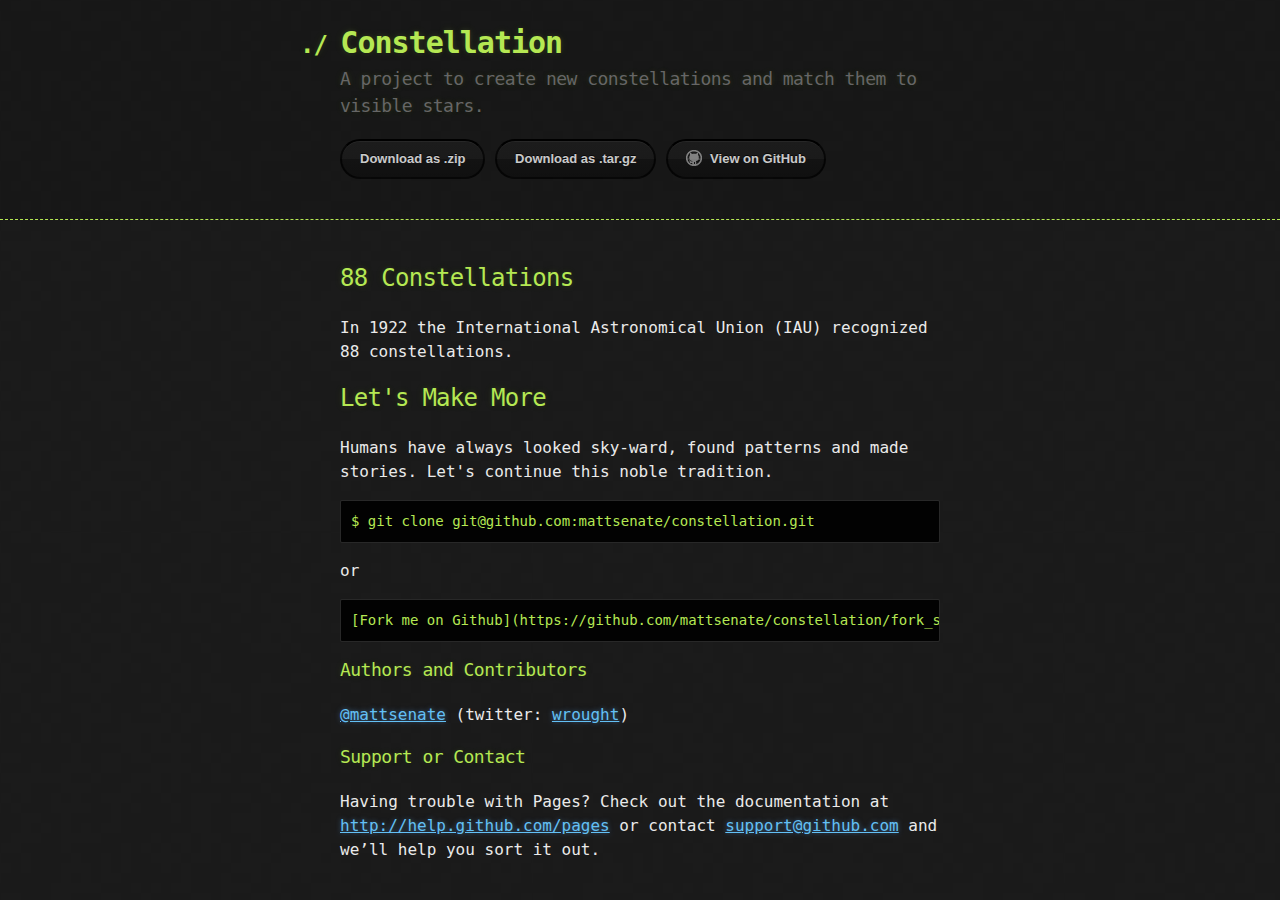
==== index.html @ 309792d7 "Create gh-pages branch via GitHub" ====
<!DOCTYPE html>
<html>
  <head>
    <meta charset='utf-8'>
    <meta http-equiv="X-UA-Compatible" content="chrome=1">

    <link rel="stylesheet" type="text/css" href="stylesheets/stylesheet.css" media="screen" />
    <link rel="stylesheet" type="text/css" href="stylesheets/pygment_trac.css" media="screen" />
    <link rel="stylesheet" type="text/css" href="stylesheets/print.css" media="print" />

    <title>Constellation by mattsenate</title>
  </head>

  <body>

    <header>
      <div class="container">
        <h1>Constellation</h1>
        <h2>A project to create new constellations and match them to visible stars.</h2>

        <section id="downloads">
          <a href="https://github.com/mattsenate/constellation/zipball/master" class="btn">Download as .zip</a>
          <a href="https://github.com/mattsenate/constellation/tarball/master" class="btn">Download as .tar.gz</a>
          <a href="https://github.com/mattsenate/constellation" class="btn btn-github"><span class="icon"></span>View on GitHub</a>
        </section>
      </div>
    </header>

    <div class="container">
      <section id="main_content">
        <h2>88 Constellations</h2>

<p>In 1922 the International Astronomical Union (IAU) recognized 88 constellations.</p>

<h2>Let's Make More</h2>

<p>Humans have always looked sky-ward, found patterns and made stories. Let's continue this noble tradition.</p>

<pre><code>$ git clone git@github.com:mattsenate/constellation.git
</code></pre>

<p>or </p>

<pre><code>[Fork me on Github](https://github.com/mattsenate/constellation/fork_select)
</code></pre>

<h3>Authors and Contributors</h3>

<p><a href="https://github.com/mattsenate" class="user-mention">@mattsenate</a> (twitter: <a href="http://twitter.com/wrought">wrought</a>)</p>

<h3>Support or Contact</h3>

<p>Having trouble with Pages? Check out the documentation at <a href="http://help.github.com/pages">http://help.github.com/pages</a> or contact <a href="mailto:support@github.com">support@github.com</a> and we’ll help you sort it out.</p>
      </section>
    </div>

    
  </body>
</html>
---- stylesheets/stylesheet.css ----
body {
  margin: 0;
  padding: 0;
  background: #151515 url("../images/bkg.png") 0 0;
  color: #eaeaea;
  font: 16px;
  line-height: 1.5;
  font-family: Monaco, "Bitstream Vera Sans Mono", "Lucida Console", Terminal, monospace;
}

/* General & 'Reset' Stuff */

.container {
  width: 90%;
  max-width: 600px;
  margin: 0 auto;
}

section {
  display: block;
  margin: 0 0 20px 0;
}

h1, h2, h3, h4, h5, h6 {
  margin: 0 0 20px;
}

li {
  line-height: 1.4 ;
}

/* Header, <header>
   header   - container
   h1       - project name
   h2       - project description
*/

header {
  background: rgba(0, 0, 0, 0.1);
  width: 100%;
  border-bottom: 1px dashed #b5e853;
  padding: 20px 0;
  margin: 0 0 40px 0;
}

header h1 {
  font-size: 30px;
  line-height: 1.5;
  margin: 0 0 0 -40px;
  font-weight: bold;
  font-family: Monaco, "Bitstream Vera Sans Mono", "Lucida Console", Terminal, monospace;
  color: #b5e853;
  text-shadow: 0 1px 1px rgba(0, 0, 0, 0.1),
               0 0 5px rgba(181, 232, 83, 0.1),
               0 0 10px rgba(181, 232, 83, 0.1);
  letter-spacing: -1px;
  -webkit-font-smoothing: antialiased;
}

header h1:before {
  content: "./ ";
  font-size: 24px;
}

header h2 {
  font-size: 18px;
  font-weight: 300;
  color: #666;
}

#downloads .btn {
  display: inline-block;
  text-align: center;
  margin: 0;
}

/* Main Content
*/

#main_content {
  width: 100%;
  -webkit-font-smoothing: antialiased;
}
section img {
  max-width: 100%
}

h1, h2, h3, h4, h5, h6 {
  font-weight: normal;
  font-family: Monaco, "Bitstream Vera Sans Mono", "Lucida Console", Terminal, monospace;
  color: #b5e853;
  letter-spacing: -0.03em;
  text-shadow: 0 1px 1px rgba(0, 0, 0, 0.1),
               0 0 5px rgba(181, 232, 83, 0.1),
               0 0 10px rgba(181, 232, 83, 0.1);
}

#main_content h1 {
  font-size: 30px;
}

#main_content h2 {
  font-size: 24px;
}

#main_content h3 {
  font-size: 18px;
}

#main_content h4 {
  font-size: 14px;
}

#main_content h5 {
  font-size: 12px;
  text-transform: uppercase;
  margin: 0 0 5px 0;
}

#main_content h6 {
  font-size: 12px;
  text-transform: uppercase;
  color: #999;
  margin: 0 0 5px 0;
}

dt {
  font-style: italic;
  font-weight: bold;
}

ul li {
  list-style: none;
}

ul li:before {
  content: ">>";
  font-family: Monaco, "Bitstream Vera Sans Mono", "Lucida Console", Terminal, monospace;
  font-size: 13px;
  color: #b5e853;
  margin-left: -37px;
  margin-right: 21px;
  line-height: 16px;
}

blockquote {
  color: #aaa;
  padding-left: 10px;
  border-left: 1px dotted #666;
}

pre {
  background: rgba(0, 0, 0, 0.9);
  border: 1px solid rgba(255, 255, 255, 0.15);
  padding: 10px;
  font-size: 14px;
  color: #b5e853;
  border-radius: 2px;
  -moz-border-radius: 2px;
  -webkit-border-radius: 2px;
  text-wrap: normal;
  overflow: auto;
  overflow-y: hidden;
}

table {
  width: 100%;
  margin: 0 0 20px 0;
}

th {
  text-align: left;
  border-bottom: 1px dashed #b5e853;
  padding: 5px 10px;
}

td {
  padding: 5px 10px;
}

hr {
  height: 0;
  border: 0;
  border-bottom: 1px dashed #b5e853;
  color: #b5e853;
}

/* Buttons
*/

.btn {
  display: inline-block;
  background: -webkit-linear-gradient(top, rgba(40, 40, 40, 0.3), rgba(35, 35, 35, 0.3) 50%, rgba(10, 10, 10, 0.3) 50%, rgba(0, 0, 0, 0.3));
  padding: 8px 18px;
  border-radius: 50px;
  border: 2px solid rgba(0, 0, 0, 0.7);
  border-bottom: 2px solid rgba(0, 0, 0, 0.7);
  border-top: 2px solid rgba(0, 0, 0, 1);
  color: rgba(255, 255, 255, 0.8);
  font-family: Helvetica, Arial, sans-serif;
  font-weight: bold;
  font-size: 13px;
  text-decoration: none;
  text-shadow: 0 -1px 0 rgba(0, 0, 0, 0.75);
  box-shadow: inset 0 1px 0 rgba(255, 255, 255, 0.05);
}

.btn:hover {
  background: -webkit-linear-gradient(top, rgba(40, 40, 40, 0.6), rgba(35, 35, 35, 0.6) 50%, rgba(10, 10, 10, 0.8) 50%, rgba(0, 0, 0, 0.8));
}

.btn .icon {
  display: inline-block;
  width: 16px;
  height: 16px;
  margin: 1px 8px 0 0;
  float: left;
}

.btn-github .icon {
  opacity: 0.6;
  background: url("../images/blacktocat.png") 0 0 no-repeat;
}

/* Links
   a, a:hover, a:visited
*/

a {
  color: #63c0f5;
  text-shadow: 0 0 5px rgba(104, 182, 255, 0.5);
}

/* Clearfix */

.cf:before, .cf:after {
  content:"";
  display:table;
}

.cf:after {
  clear:both;
}

.cf {
  zoom:1;
}
---- stylesheets/pygment_trac.css ----
.highlight .c { color: #999988; font-style: italic } /* Comment */
.highlight .err { color: #a61717; background-color: #e3d2d2 } /* Error */
.highlight .k { font-weight: bold } /* Keyword */
.highlight .o { font-weight: bold } /* Operator */
.highlight .cm { color: #999988; font-style: italic } /* Comment.Multiline */
.highlight .cp { color: #999999; font-weight: bold } /* Comment.Preproc */
.highlight .c1 { color: #999988; font-style: italic } /* Comment.Single */
.highlight .cs { color: #999999; font-weight: bold; font-style: italic } /* Comment.Special */
.highlight .gd { color: #000000; background-color: #ffdddd } /* Generic.Deleted */
.highlight .gd .x { color: #000000; background-color: #ffaaaa } /* Generic.Deleted.Specific */
.highlight .ge { font-style: italic } /* Generic.Emph */
.highlight .gr { color: #aa0000 } /* Generic.Error */
.highlight .gh { color: #999999 } /* Generic.Heading */
.highlight .gi { color: #000000; background-color: #ddffdd } /* Generic.Inserted */
.highlight .gi .x { color: #000000; background-color: #aaffaa } /* Generic.Inserted.Specific */
.highlight .go { color: #888888 } /* Generic.Output */
.highlight .gp { color: #555555 } /* Generic.Prompt */
.highlight .gs { font-weight: bold } /* Generic.Strong */
.highlight .gu { color: #800080; font-weight: bold; } /* Generic.Subheading */
.highlight .gt { color: #aa0000 } /* Generic.Traceback */
.highlight .kc { font-weight: bold } /* Keyword.Constant */
.highlight .kd { font-weight: bold } /* Keyword.Declaration */
.highlight .kn { font-weight: bold } /* Keyword.Namespace */
.highlight .kp { font-weight: bold } /* Keyword.Pseudo */
.highlight .kr { font-weight: bold } /* Keyword.Reserved */
.highlight .kt { color: #445588; font-weight: bold } /* Keyword.Type */
.highlight .m { color: #009999 } /* Literal.Number */
.highlight .s { color: #d14 } /* Literal.String */
.highlight .na { color: #008080 } /* Name.Attribute */
.highlight .nb { color: #0086B3 } /* Name.Builtin */
.highlight .nc { color: #445588; font-weight: bold } /* Name.Class */
.highlight .no { color: #008080 } /* Name.Constant */
.highlight .ni { color: #800080 } /* Name.Entity */
.highlight .ne { color: #990000; font-weight: bold } /* Name.Exception */
.highlight .nf { color: #990000; font-weight: bold } /* Name.Function */
.highlight .nn { color: #555555 } /* Name.Namespace */
.highlight .nt { color: #CBDFFF } /* Name.Tag */
.highlight .nv { color: #008080 } /* Name.Variable */
.highlight .ow { font-weight: bold } /* Operator.Word */
.highlight .w { color: #bbbbbb } /* Text.Whitespace */
.highlight .mf { color: #009999 } /* Literal.Number.Float */
.highlight .mh { color: #009999 } /* Literal.Number.Hex */
.highlight .mi { color: #009999 } /* Literal.Number.Integer */
.highlight .mo { color: #009999 } /* Literal.Number.Oct */
.highlight .sb { color: #d14 } /* Literal.String.Backtick */
.highlight .sc { color: #d14 } /* Literal.String.Char */
.highlight .sd { color: #d14 } /* Literal.String.Doc */
.highlight .s2 { color: #d14 } /* Literal.String.Double */
.highlight .se { color: #d14 } /* Literal.String.Escape */
.highlight .sh { color: #d14 } /* Literal.String.Heredoc */
.highlight .si { color: #d14 } /* Literal.String.Interpol */
.highlight .sx { color: #d14 } /* Literal.String.Other */
.highlight .sr { color: #009926 } /* Literal.String.Regex */
.highlight .s1 { color: #d14 } /* Literal.String.Single */
.highlight .ss { color: #990073 } /* Literal.String.Symbol */
.highlight .bp { color: #999999 } /* Name.Builtin.Pseudo */
.highlight .vc { color: #008080 } /* Name.Variable.Class */
.highlight .vg { color: #008080 } /* Name.Variable.Global */
.highlight .vi { color: #008080 } /* Name.Variable.Instance */
.highlight .il { color: #009999 } /* Literal.Number.Integer.Long */

.type-csharp .highlight .k { color: #0000FF }
.type-csharp .highlight .kt { color: #0000FF }
.type-csharp .highlight .nf { color: #000000; font-weight: normal }
.type-csharp .highlight .nc { color: #2B91AF }
.type-csharp .highlight .nn { color: #000000 }
.type-csharp .highlight .s { color: #A31515 }
.type-csharp .highlight .sc { color: #A31515 }
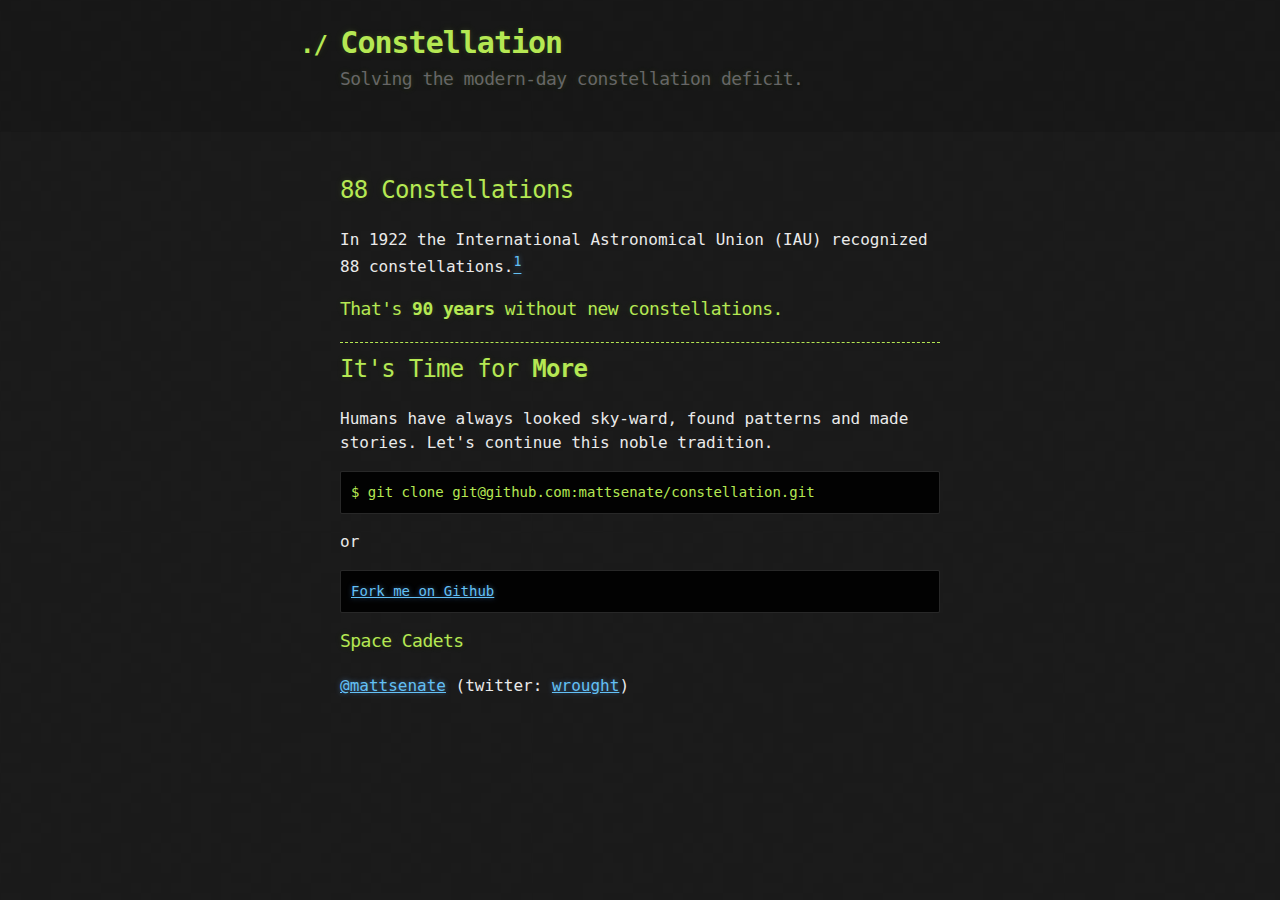
==== commit 3aaf4448: "updates index and styles" ====
--- a/index.html
+++ b/index.html
@@ -16,13 +16,14 @@
     <header>
       <div class="container">
         <h1>Constellation</h1>
-        <h2>A project to create new constellations and match them to visible stars.</h2>
-
+        <h2>Solving the modern-day constellation deficit.</h2>
+<!--
         <section id="downloads">
           <a href="https://github.com/mattsenate/constellation/zipball/master" class="btn">Download as .zip</a>
           <a href="https://github.com/mattsenate/constellation/tarball/master" class="btn">Download as .tar.gz</a>
           <a href="https://github.com/mattsenate/constellation" class="btn btn-github"><span class="icon"></span>View on GitHub</a>
         </section>
+-->
       </div>
     </header>
 
@@ -30,9 +31,12 @@
       <section id="main_content">
         <h2>88 Constellations</h2>
 
-<p>In 1922 the International Astronomical Union (IAU) recognized 88 constellations.</p>
+<p>In 1922 the International Astronomical Union (IAU) recognized 88 constellations.<a href="https://en.wikipedia.org/wiki/List_of_constellations"><sup>1</sup></a></p>
+<h3>That's <strong>90 years</strong> without new constellations.</h3>
 
-<h2>Let's Make More</h2>
+<hr>
+
+<h2>It's Time for <strong>More</strong></h2>
 
 <p>Humans have always looked sky-ward, found patterns and made stories. Let's continue this noble tradition.</p>
 
@@ -41,19 +45,16 @@
 
 <p>or </p>
 
-<pre><code>[Fork me on Github](https://github.com/mattsenate/constellation/fork_select)
-</code></pre>
+<pre><code><a href="https://github.com/mattsenate/constellation/fork_select">Fork me on Github</a></code></pre>
 
-<h3>Authors and Contributors</h3>
+<h3>Space Cadets</h3>
 
 <p><a href="https://github.com/mattsenate" class="user-mention">@mattsenate</a> (twitter: <a href="http://twitter.com/wrought">wrought</a>)</p>
 
-<h3>Support or Contact</h3>
 
-<p>Having trouble with Pages? Check out the documentation at <a href="http://help.github.com/pages">http://help.github.com/pages</a> or contact <a href="mailto:support@github.com">support@github.com</a> and we’ll help you sort it out.</p>
       </section>
     </div>
 
     
   </body>
-</html>+</html>
--- a/stylesheets/stylesheet.css
+++ b/stylesheets/stylesheet.css
@@ -38,7 +38,7 @@
 header {
   background: rgba(0, 0, 0, 0.1);
   width: 100%;
-  border-bottom: 1px dashed #b5e853;
+/*  border-bottom: 1px dashed #b5e853;*/
   padding: 20px 0;
   margin: 0 0 40px 0;
 }
@@ -244,4 +244,4 @@
 
 .cf {
   zoom:1;
-}+}
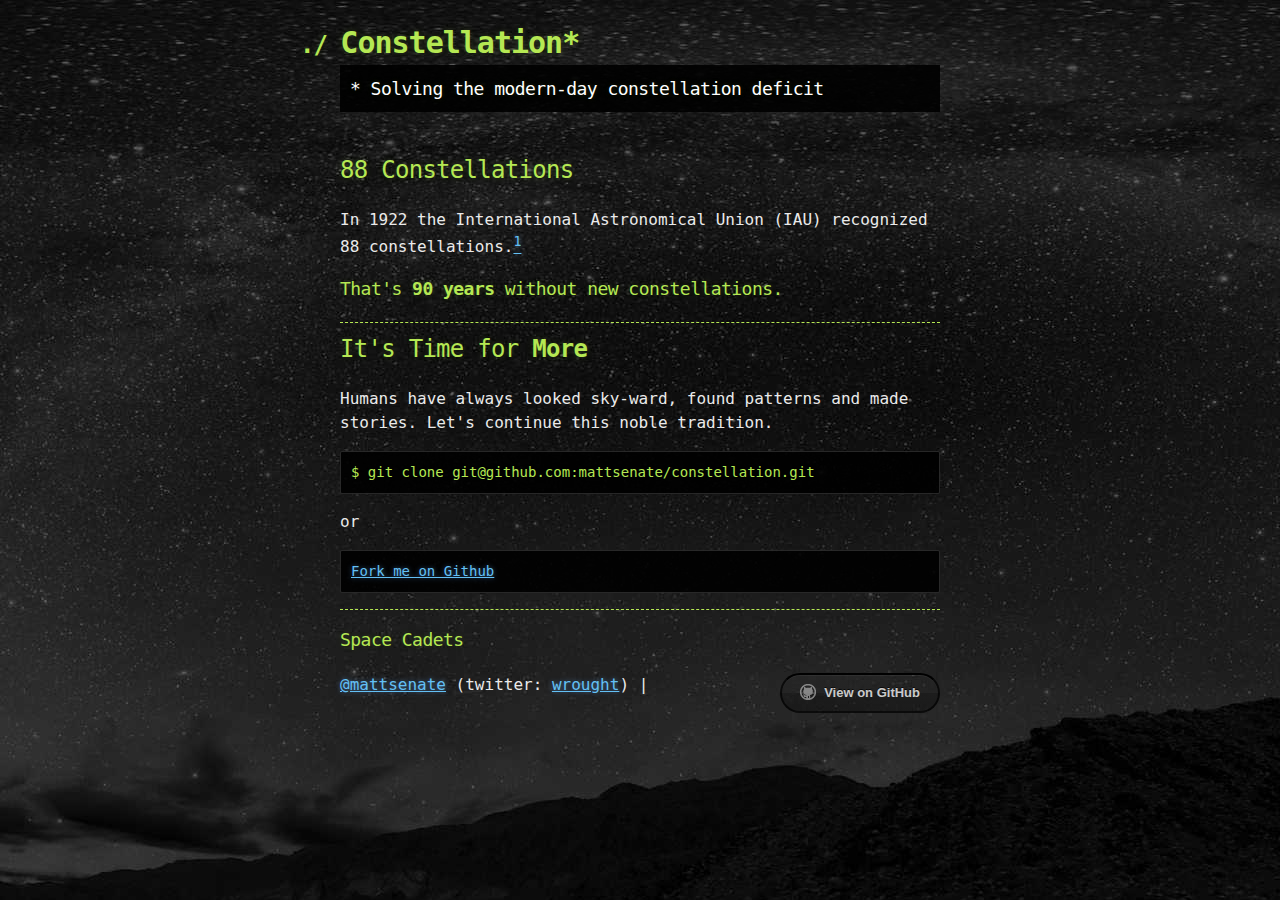
==== commit 8686a0d6: "adjusts index, styles, and adds images" ====
--- a/index.html
+++ b/index.html
@@ -15,8 +15,8 @@
 
     <header>
       <div class="container">
-        <h1>Constellation</h1>
-        <h2>Solving the modern-day constellation deficit.</h2>
+        <h1>Constellation*</h1>
+        <h2> * Solving the modern-day constellation deficit</h2>
 <!--
         <section id="downloads">
           <a href="https://github.com/mattsenate/constellation/zipball/master" class="btn">Download as .zip</a>
@@ -47,9 +47,12 @@
 
 <pre><code><a href="https://github.com/mattsenate/constellation/fork_select">Fork me on Github</a></code></pre>
 
+<p><hr></p>
+
 <h3>Space Cadets</h3>
 
-<p><a href="https://github.com/mattsenate" class="user-mention">@mattsenate</a> (twitter: <a href="http://twitter.com/wrought">wrought</a>)</p>
+<p><a href="https://github.com/mattsenate" class="user-mention">@mattsenate</a> (twitter: <a href="http://twitter.com/wrought">wrought</a>)
+ |           <a href="https://github.com/mattsenate/constellation" class="btn btn-github"><span class="icon"></span>View on GitHub</a> </p>
 
 
       </section>
--- a/stylesheets/stylesheet.css
+++ b/stylesheets/stylesheet.css
@@ -1,7 +1,7 @@
 body {
   margin: 0;
   padding: 0;
-  background: #151515 url("../images/bkg.png") 0 0;
+  background: url("../images/Deathvalleysky_nps_smaller.jpg") 0 0;
   color: #eaeaea;
   font: 16px;
   line-height: 1.5;
@@ -40,7 +40,6 @@
   width: 100%;
 /*  border-bottom: 1px dashed #b5e853;*/
   padding: 20px 0;
-  margin: 0 0 40px 0;
 }
 
 header h1 {
@@ -65,7 +64,9 @@
 header h2 {
   font-size: 18px;
   font-weight: 300;
-  color: #666;
+  color: #fff;
+  padding:10px;
+  background: rgba(0, 0, 0, 0.9);
 }
 
 #downloads .btn {
@@ -189,6 +190,7 @@
 */
 
 .btn {
+  float: right;
   display: inline-block;
   background: -webkit-linear-gradient(top, rgba(40, 40, 40, 0.3), rgba(35, 35, 35, 0.3) 50%, rgba(10, 10, 10, 0.3) 50%, rgba(0, 0, 0, 0.3));
   padding: 8px 18px;
